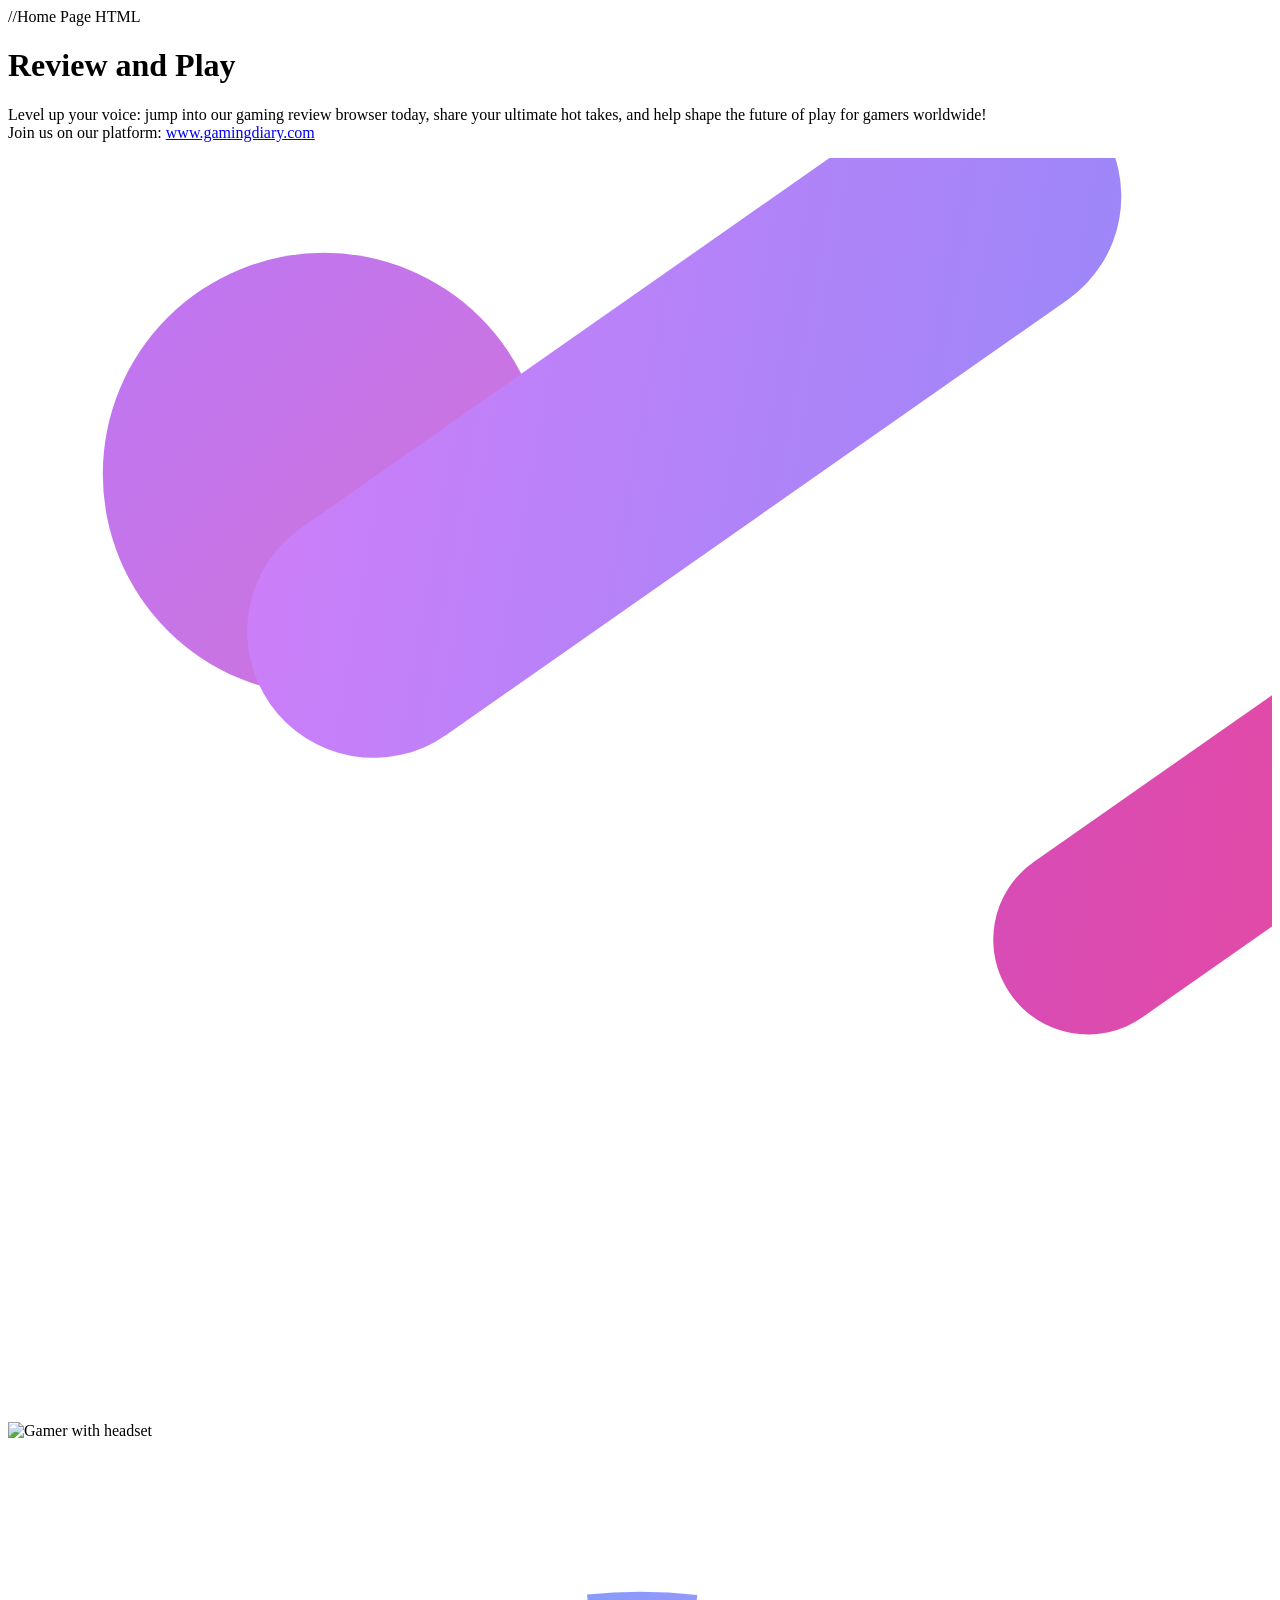
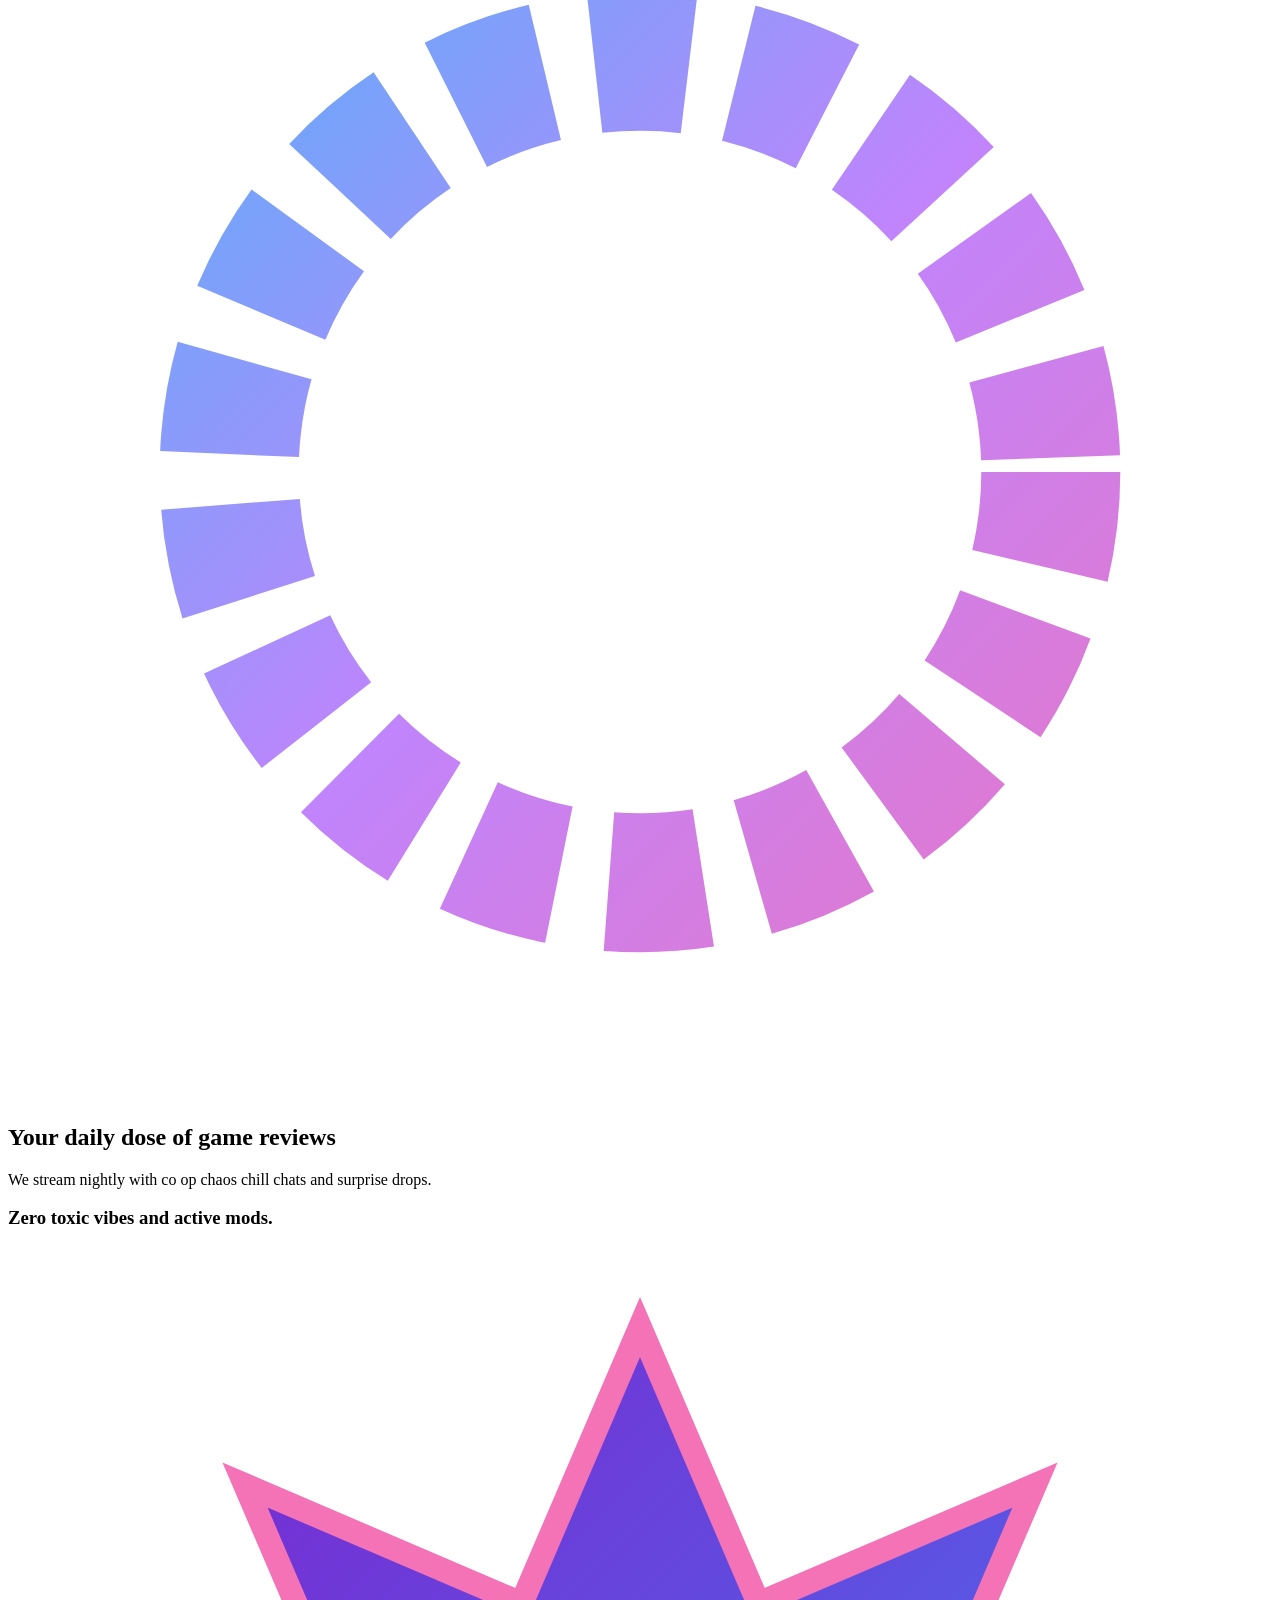
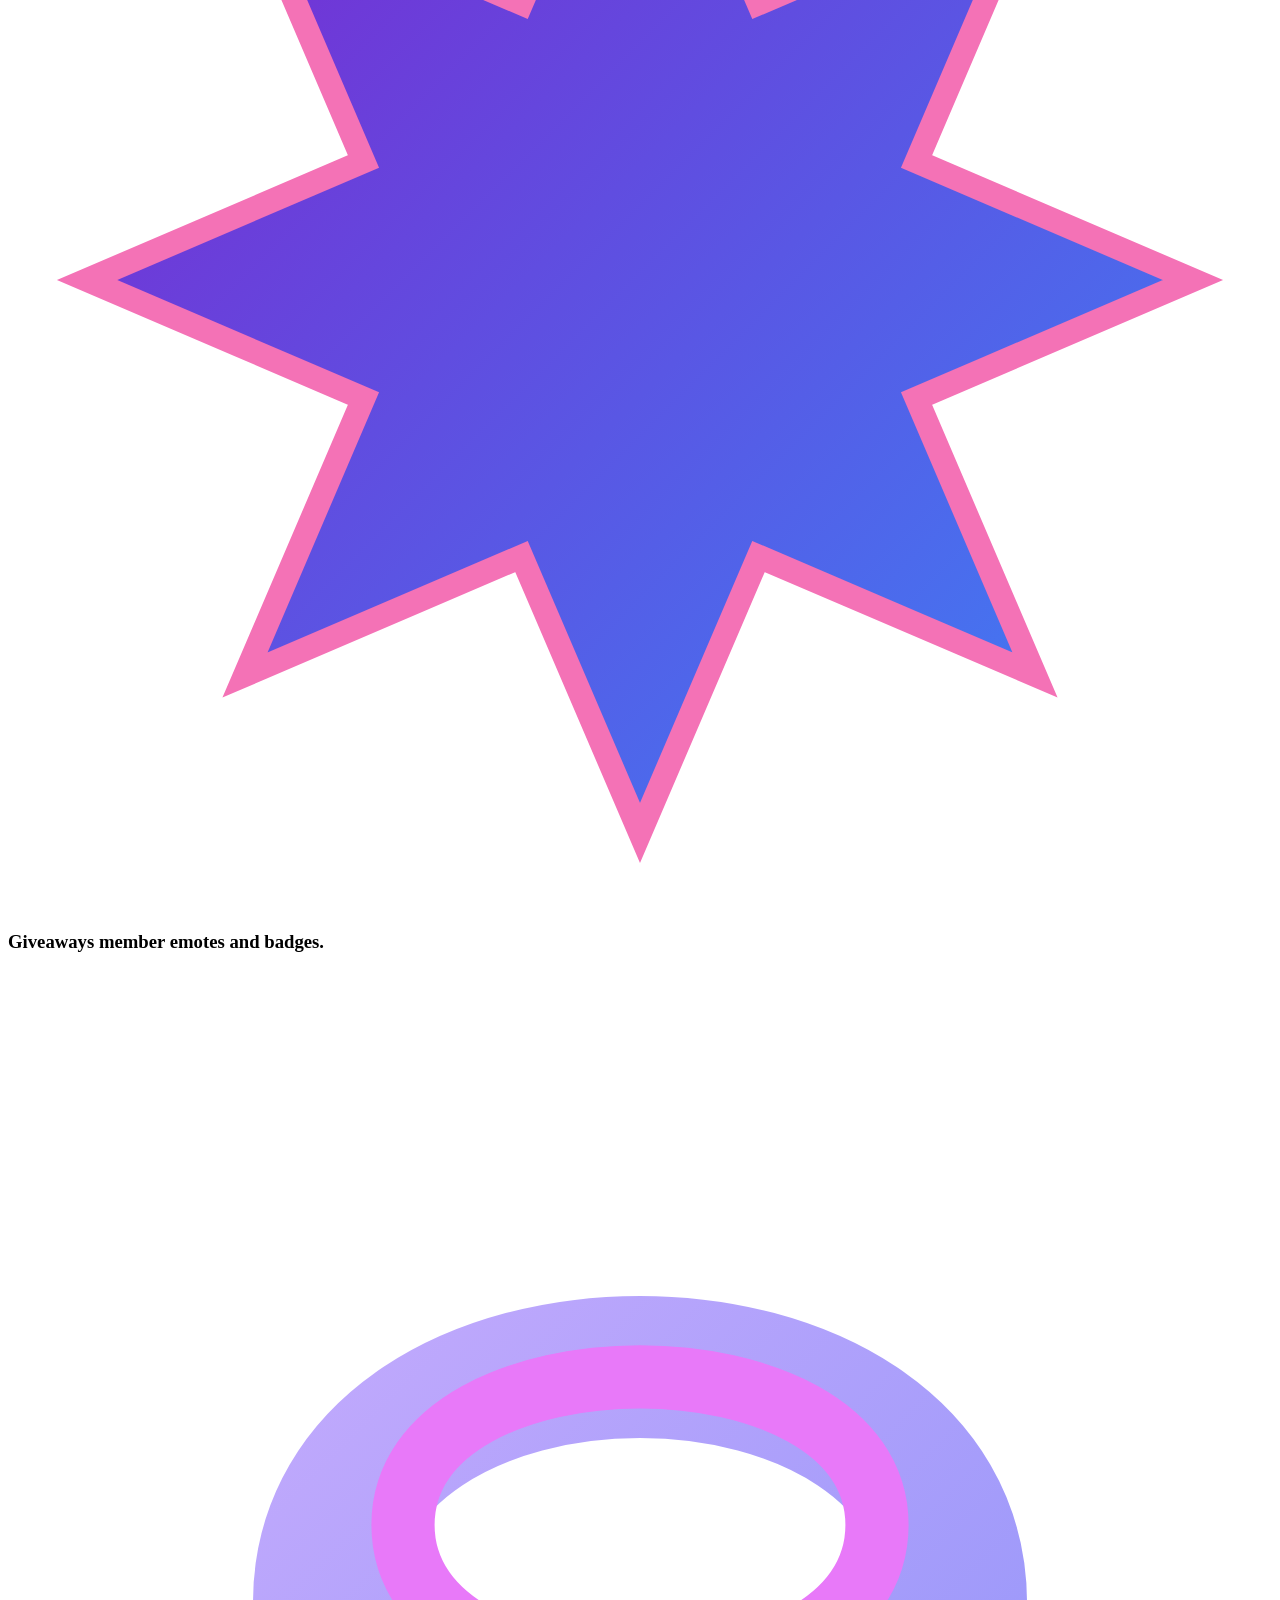
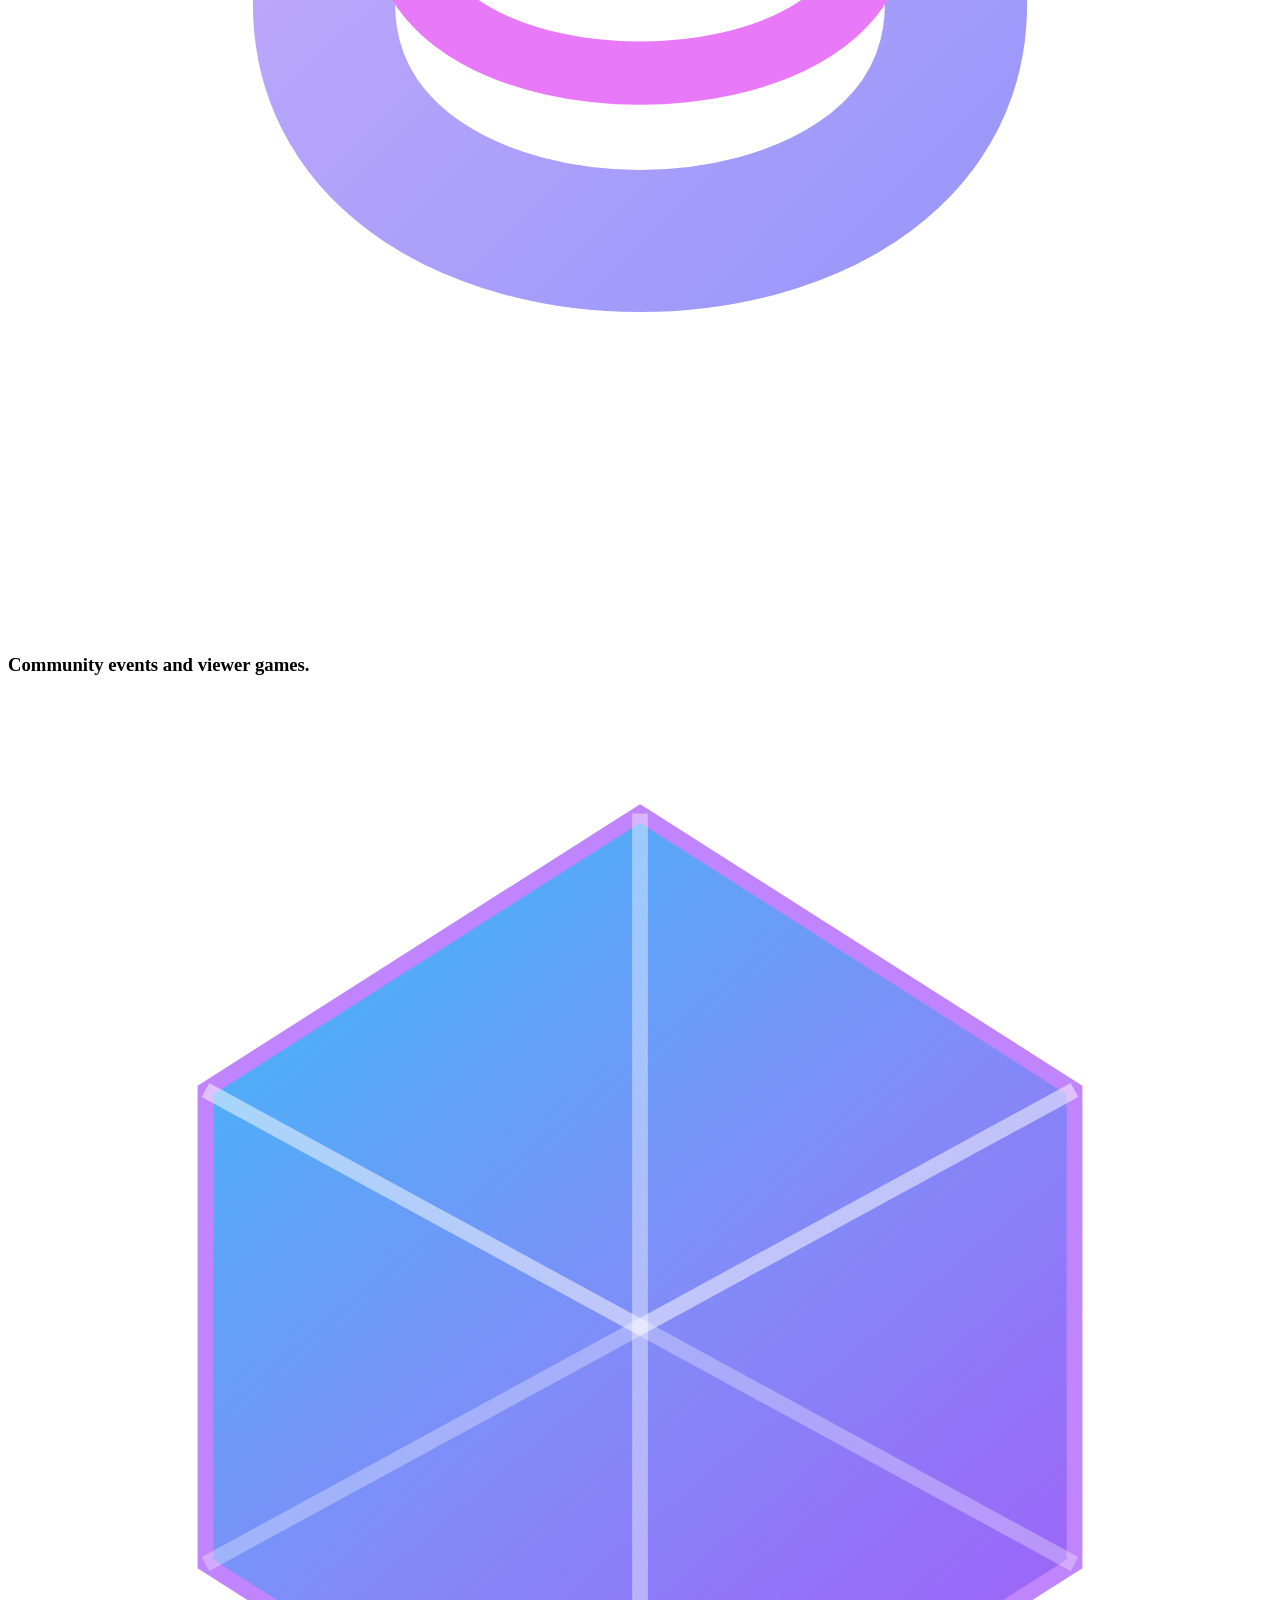
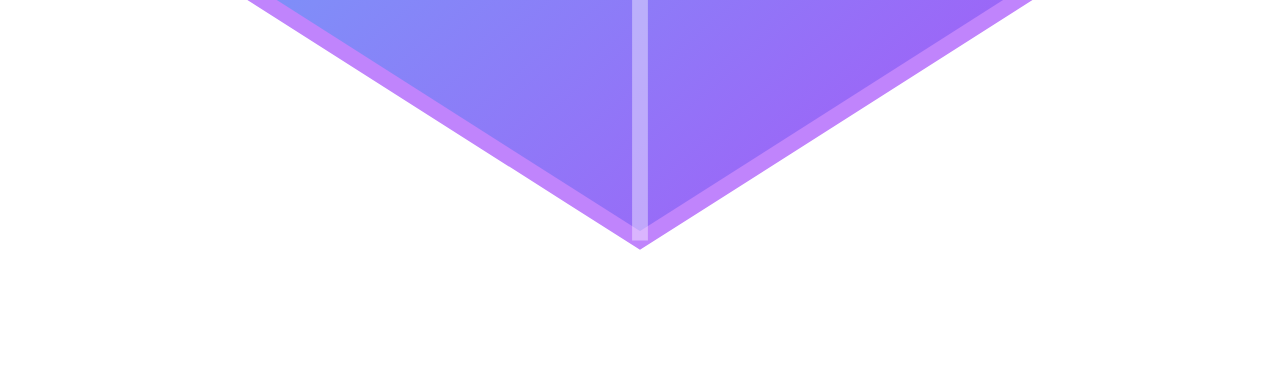
==== index.html @ 9dead7c1 "Create index.html for gaming diary home page This HTML file serves as the home page for the 'Review " ====
//Home Page HTML 
<!DOCTYPE html>
<html lang="en">
<head>
    <meta charset="UTF-8">
    <meta name="viewport" content="width=device-width, initial-scale=1.0">
    <title>Review and Play - Gaming Diary</title>
    <link rel="preconnect" href="https://fonts.googleapis.com">
    <link rel="preconnect" href="https://fonts.gstatic.com" crossorigin>
    <link href="https://fonts.googleapis.com/css2?family=Inter:wght@400;500;600;700&display=swap" rel="stylesheet">
    <link rel="stylesheet" href="style.css">
</head>
<body>

    <div class="page-wrapper">
        <!-- Hero Section -->
        <header class="hero-header">
            <h1 class="main-title">Review and Play</h1>
            <p class="hero-description">
                Level up your voice: jump into our gaming review browser today, share your ultimate hot takes, and help shape the future of play for gamers worldwide!<br>
                <span>Join us on our platform: <a href="https://www.gamingdiary.com" target="_blank" class="link-highlight">www.gamingdiary.com</a></span>
            </p>
        </header>

        <!-- Top Gallery Row -->
        <section class="gallery-grid">
            <div class="card gallery-card">
                <svg class="abstract-svg" viewBox="0 0 200 200" fill="none" xmlns="http://www.w3.org/2000/svg">
                    <circle cx="50" cy="50" r="35" fill="url(#grad1)" opacity="0.8"/>
                    <rect x="30" y="70" width="160" height="40" rx="20" transform="rotate(-35 30 70)" fill="url(#grad2)"/>
                    <rect x="150" y="120" width="100" height="30" rx="15" transform="rotate(-35 150 120)" fill="url(#grad1)"/>
                    <defs>
                        <linearGradient id="grad1" x1="0" y1="0" x2="200" y2="200" gradientUnits="userSpaceOnUse">
                            <stop stop-color="#a855f7"/>
                            <stop offset="1" stop-color="#ec4899"/>
                        </linearGradient>
                        <linearGradient id="grad2" x1="0" y1="0" x2="200" y2="200" gradientUnits="userSpaceOnUse">
                            <stop stop-color="#e879f9"/>
                            <stop offset="1" stop-color="#818cf8"/>
                        </linearGradient>
                    </defs>
                </svg>
            </div>

            <div class="card gallery-card center-media">
                <img src="https://images.unsplash.com/photo-1542751371-adc38448a05e?auto=format&fit=crop&w=800&q=80" alt="Gamer with headset" class="hero-img">
            </div>

            <div class="card gallery-card">
                <svg class="abstract-svg" viewBox="0 0 200 200" fill="none" xmlns="http://www.w3.org/2000/svg">
                    <circle cx="100" cy="100" r="65" stroke="url(#torusGrad)" stroke-width="22" stroke-dasharray="15 8"/>
                    <defs>
                        <linearGradient id="torusGrad" x1="0" y1="0" x2="200" y2="200" gradientUnits="userSpaceOnUse">
                            <stop stop-color="#38bdf8"/>
                            <stop offset="0.5" stop-color="#c084fc"/>
                            <stop offset="1" stop-color="#f472b6"/>
                        </linearGradient>
                    </defs>
                </svg>
            </div>
        </section>

        <!-- Banner Text Section -->
        <section class="banner-section">
            <h2 class="banner-title">Your daily dose of game reviews</h2>
            <p class="banner-subtext">We stream nightly with co op chaos chill chats and surprise drops.</p>
        </section>

        <!-- Bottom Feature Cards Grid -->
        <section class="features-grid">
            <!-- Card 1 -->
            <div class="card feature-card">
                <h3 class="feature-text">Zero toxic vibes and active mods.</h3>
                <div class="icon-container">
                    <svg viewBox="0 0 160 160" fill="none" class="feature-icon" xmlns="http://www.w3.org/2000/svg">
                        <path d="M80 10 L95 45 L130 30 L115 65 L150 80 L115 95 L130 130 L95 115 L80 150 L65 115 L30 130 L45 95 L10 80 L45 65 L30 30 L65 45 Z" fill="url(#starGrad)" stroke="#f472b6" stroke-width="3"/>
                        <defs>
                            <linearGradient id="starGrad" x1="10" y1="10" x2="150" y2="150" gradientUnits="userSpaceOnUse">
                                <stop stop-color="#7e22ce"/>
                                <stop offset="1" stop-color="#3b82f6"/>
                            </linearGradient>
                        </defs>
                    </svg>
                </div>
            </div>

            <!-- Card 2 -->
            <div class="card feature-card">
                <h3 class="feature-text">Giveaways member emotes and badges.</h3>
                <div class="icon-container">
                    <svg viewBox="0 0 160 160" fill="none" class="feature-icon" xmlns="http://www.w3.org/2000/svg">
                        <path d="M40 80 C 40 40, 120 40, 120 80 C 120 120, 40 120, 40 80 Z" stroke="url(#coilGrad)" stroke-width="18" fill="none"/>
                        <path d="M50 70 C 50 45, 110 45, 110 70 C 110 95, 50 95, 50 70 Z" stroke="#e879f9" stroke-width="8" fill="none"/>
                        <defs>
                            <linearGradient id="coilGrad" x1="0" y1="0" x2="160" y2="160" gradientUnits="userSpaceOnUse">
                                <stop stop-color="#d8b4fe"/>
                                <stop offset="1" stop-color="#818cf8"/>
                            </linearGradient>
                        </defs>
                    </svg>
                </div>
            </div>

            <!-- Card 3 -->
            <div class="card feature-card">
                <h3 class="feature-text">Community events and viewer games.</h3>
                <div class="icon-container">
                    <svg viewBox="0 0 160 160" fill="none" class="feature-icon" xmlns="http://www.w3.org/2000/svg">
                        <polygon points="80,15 135,50 135,110 80,145 25,110 25,50" fill="url(#gemGrad)" stroke="#c084fc" stroke-width="2"/>
                        <polyline points="80,15 80,145" stroke="#ffffff" stroke-opacity="0.4" stroke-width="2"/>
                        <polyline points="25,50 80,80 135,50" stroke="#ffffff" stroke-opacity="0.5" stroke-width="2"/>
                        <polyline points="25,110 80,80 135,110" stroke="#ffffff" stroke-opacity="0.3" stroke-width="2"/>
                        <defs>
                            <linearGradient id="gemGrad" x1="25" y1="15" x2="135" y2="145" gradientUnits="userSpaceOnUse">
                                <stop stop-color="#38bdf8"/>
                                <stop offset="0.5" stop-color="#818cf8"/>
                                <stop offset="1" stop-color="#a855f7"/>
                            </linearGradient>
                        </defs>
                    </svg>
                </div>
            </div>
        </section>
    </div>

</body>
</html>
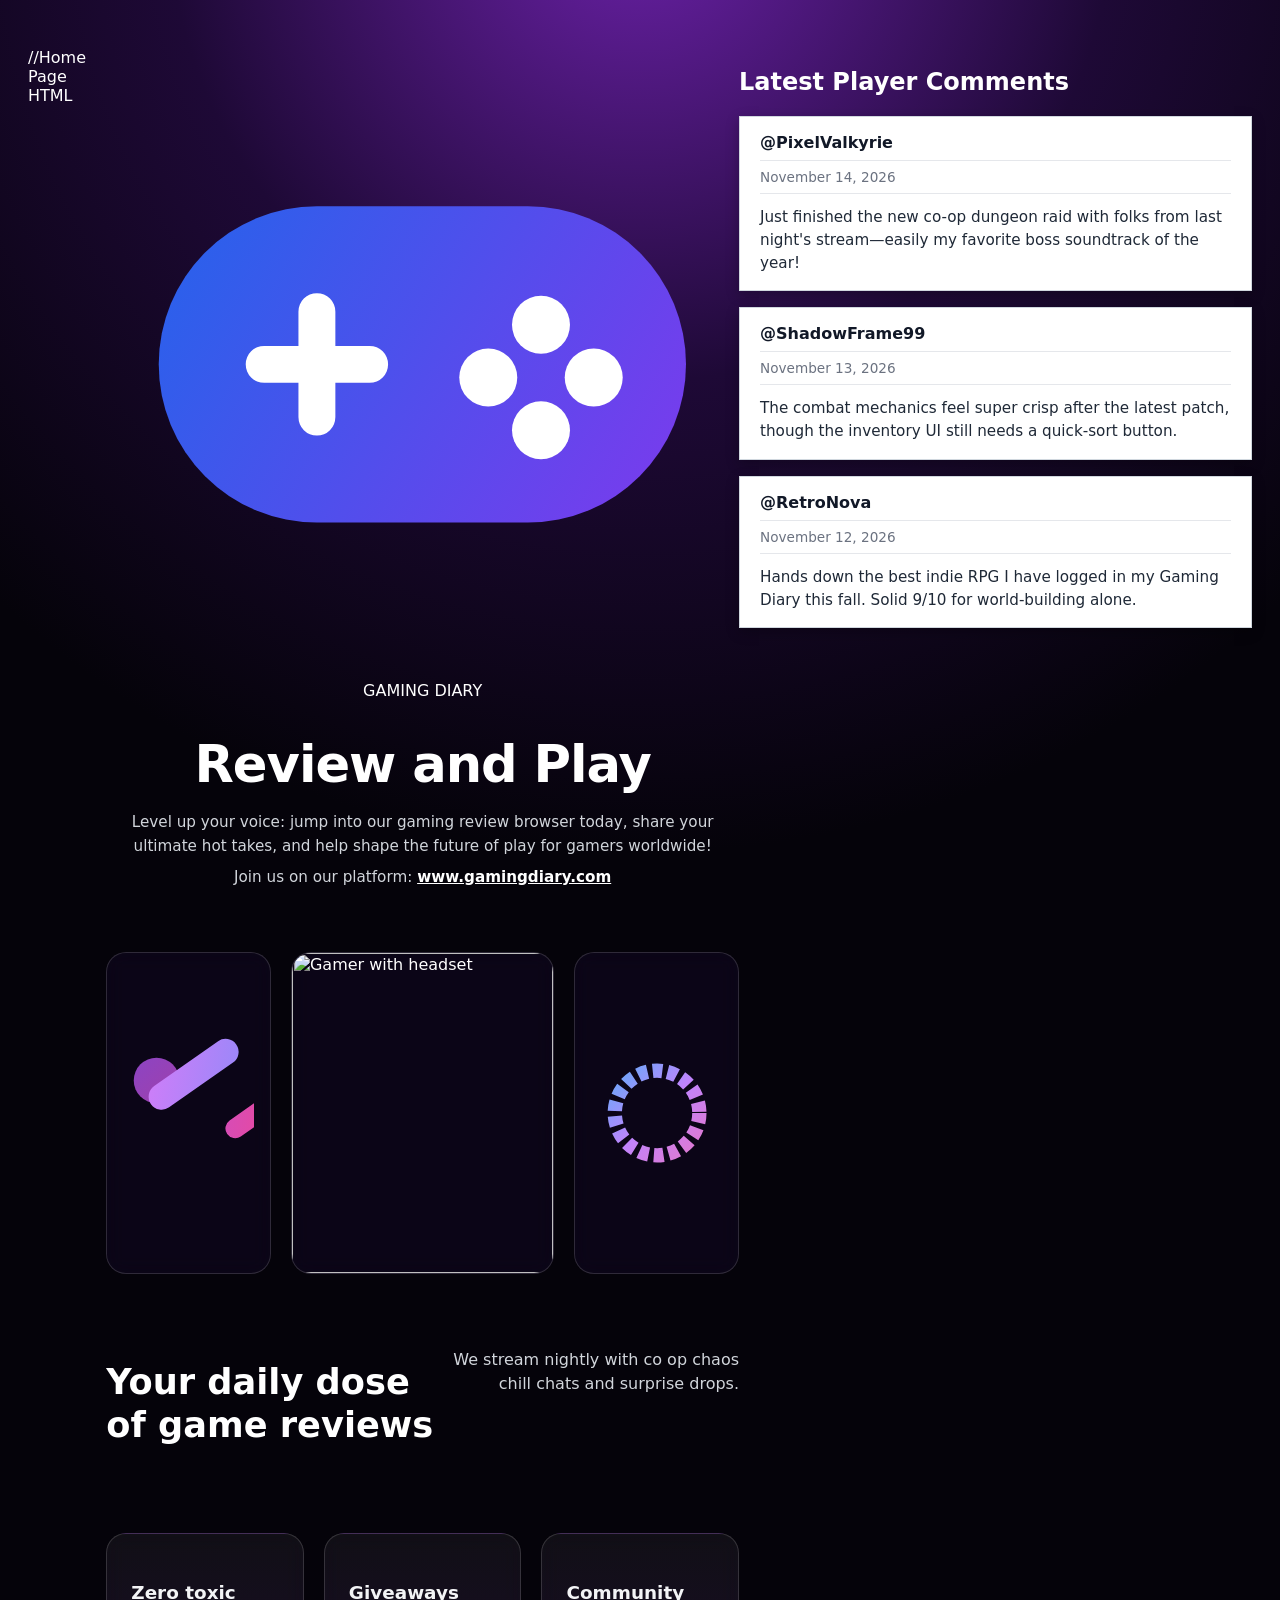
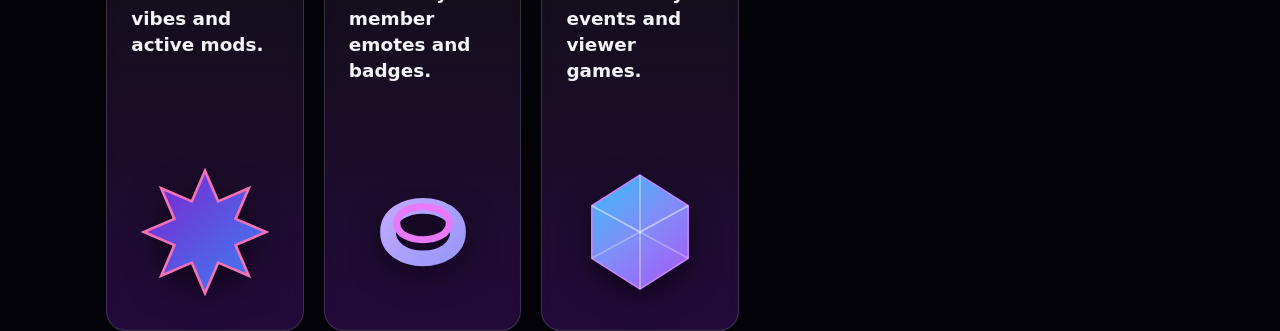
==== commit eddb2683: "Update style.css with light blue background, top logo, and white comment cards" ====
--- a/index.html
+++ b/index.html
@@ -13,9 +13,33 @@
 <body>
 
     <div class="page-wrapper">
-        <!-- Hero Section -->
+       <!-- Hero Section with Logo -->
         <header class="hero-header">
-            <h1 class="main-title">Review and Play</h1>
+            <div class="site-logo">
+                <div class="logo-icon-box" aria-hidden="true">
+                    <svg viewBox="0 0 48 48" fill="none" xmlns="http://www.w3.org/2000/svg" class="logo-svg">
+                        <rect x="4" y="12" width="40" height="24" rx="12" fill="url(#logoGrad)"/>
+                        <!-- D-Pad -->
+                        <path d="M16 20V28M12 24H20" stroke="#ffffff" stroke-width="2.8" stroke-linecap="round"/>
+                        <!-- Action Buttons -->
+                        <circle cx="33" cy="21" r="2.2" fill="#ffffff"/>
+                        <circle cx="37" cy="25" r="2.2" fill="#ffffff"/>
+                        <circle cx="29" cy="25" r="2.2" fill="#ffffff"/>
+                        <circle cx="33" cy="29" r="2.2" fill="#ffffff"/>
+                        <defs>
+                            <linearGradient id="logoGrad" x1="4" y1="12" x2="44" y2="36" gradientUnits="userSpaceOnUse">
+                                <stop stop-color="#2563eb"/>
+                                <stop offset="1" stop-color="#7c3aed"/>
+                            </linearGradient>
+                        </defs>
+                    </svg>
+                </div>
+                <div class="logo-text-group">
+                    <span class="logo-kicker">GAMING DIARY</span>
+                    <h1 class="main-title">Review and Play</h1>
+                </div>
+            </div>
+
             <p class="hero-description">
                 Level up your voice: jump into our gaming review browser today, share your ultimate hot takes, and help shape the future of play for gamers worldwide!<br>
                 <span>Join us on our platform: <a href="https://www.gamingdiary.com" target="_blank" class="link-highlight">www.gamingdiary.com</a></span>
@@ -120,6 +144,40 @@
                     </svg>
                 </div>
             </div>
+        </div>
+    </section>
+    <!-- Community Comments Section -->
+        <section class="comments-section">
+            <h2 class="comments-heading">Latest Player Comments</h2>
+
+            <div class="comments-list">
+                <!-- Comment 1 -->
+                <div class="comment-card">
+                    <div class="comment-username">@PixelValkyrie</div>
+                    <div class="comment-date">November 14, 2026</div>
+                    <div class="comment-body">
+                        Just finished the new co-op dungeon raid with folks from last night's stream—easily my favorite boss soundtrack of the year!
+                    </div>
+                </div>
+
+                <!-- Comment 2 -->
+                <div class="comment-card">
+                    <div class="comment-username">@ShadowFrame99</div>
+                    <div class="comment-date">November 13, 2026</div>
+                    <div class="comment-body">
+                        The combat mechanics feel super crisp after the latest patch, though the inventory UI still needs a quick-sort button.
+                    </div>
+                </div>
+
+                <!-- Comment 3 -->
+                <div class="comment-card">
+                    <div class="comment-username">@RetroNova</div>
+                    <div class="comment-date">November 12, 2026</div>
+                    <div class="comment-body">
+                        Hands down the best indie RPG I have logged in my Gaming Diary this fall. Solid 9/10 for world-building alone.
+                    </div>
+                </div>
+            </div>
         </section>
     </div>
 
--- a/style.css
+++ b/style.css
@@ -0,0 +1,246 @@
+//Home Page CSS 
+/* Reset and Base Styles */
+* {
+    box-sizing: border-box;
+    margin: 0;
+    padding: 0;
+}
+
+body {
+    font-family: 'Inter', system-ui, -apple-system, sans-serif;
+    background-color: #05030a;
+    background-image: 
+        radial-gradient(circle at 50% -10%, #6b21a8 0%, #1e0936 40%, #05030a 80%);
+    background-attachment: fixed;
+    color: #ffffff;
+    min-height: 100vh;
+    display: flex;
+    justify-content: center;
+    padding: 40px 20px;
+}
+
+.page-wrapper {
+    max-width: 1100px;
+    width: 100%;
+    display: flex;
+    flex-direction: column;
+    gap: 48px;
+}
+
+/* Header Section */
+.hero-header {
+    text-align: center;
+    max-width: 720px;
+    margin: 0 auto;
+}
+
+.main-title {
+    font-size: 3.2rem;
+    font-weight: 700;
+    letter-spacing: -0.02em;
+    margin-bottom: 16px;
+}
+
+.hero-description {
+    font-size: 0.95rem;
+    line-height: 1.6;
+    color: #d1d5db;
+}
+
+.hero-description span {
+    display: inline-block;
+    margin-top: 6px;
+}
+
+.link-highlight {
+    color: #ffffff;
+    font-weight: 600;
+    text-decoration: underline;
+}
+
+/* Card Styling */
+.card {
+    background: linear-gradient(180deg, rgba(255, 255, 255, 0.05) 0%, rgba(126, 34, 206, 0.25) 100%);
+    border: 1px solid rgba(255, 255, 255, 0.15);
+    border-radius: 20px;
+    overflow: hidden;
+    backdrop-filter: blur(10px);
+    transition: transform 0.3s ease, border-color 0.3s ease;
+}
+
+.card:hover {
+    transform: translateY(-4px);
+    border-color: rgba(192, 132, 252, 0.4);
+}
+
+/* Top Gallery Section */
+.gallery-grid {
+    display: grid;
+    grid-template-columns: 1fr 1.6fr 1fr;
+    gap: 20px;
+    align-items: center;
+}
+
+.gallery-card {
+    height: 320px;
+    display: flex;
+    align-items: center;
+    justify-content: center;
+    background: rgba(15, 7, 32, 0.6);
+}
+
+.center-media {
+    padding: 0;
+}
+
+.hero-img {
+    width: 100%;
+    height: 100%;
+    object-fit: cover;
+}
+
+.abstract-svg {
+    width: 80%;
+    height: 80%;
+}
+
+/* Banner Intro Section */
+.banner-section {
+    display: flex;
+    justify-content: space-between;
+    align-items: flex-start;
+    padding: 10px 0;
+}
+
+.banner-title {
+    font-size: 2.2rem;
+    font-weight: 700;
+    max-width: 450px;
+    line-height: 1.2;
+}
+
+.banner-subtext {
+    font-size: 1rem;
+    color: #d1d5db;
+    max-width: 380px;
+    line-height: 1.5;
+    text-align: right;
+}
+
+/* Features Section */
+.features-grid {
+    display: grid;
+    grid-template-columns: repeat(3, 1fr);
+    gap: 20px;
+}
+
+.feature-card {
+    padding: 28px 24px;
+    height: 340px;
+    display: flex;
+    flex-direction: column;
+    justify-content: space-between;
+}
+
+.feature-text {
+    font-size: 1.15rem;
+    font-weight: 600;
+    line-height: 1.4;
+    color: #f3f4f6;
+    max-width: 220px;
+}
+
+.icon-container {
+    display: flex;
+    justify-content: center;
+    align-items: center;
+    margin-top: auto;
+}
+
+.feature-icon {
+    width: 140px;
+    height: 140px;
+    filter: drop-shadow(0 10px 15px rgba(0, 0, 0, 0.5));
+}
+
+/* Community Comments Section */
+.comments-section {
+    font-family: 'Inter', system-ui, -apple-system, sans-serif;
+}
+
+.comments-heading {
+    font-size: 1.5rem;
+    font-weight: 700;
+    color: #ffffff;
+    margin-bottom: 20px;
+}
+
+.comments-list {
+    display: flex;
+    flex-direction: column;
+    gap: 16px;
+}
+
+.comment-card {
+    background-color: #ffffff;
+    border: 1px solid #d0d7de;
+    border-radius: 0px; /* Sharp square corners */
+    padding: 16px 20px;
+    box-shadow: 0 4px 12px rgba(0, 0, 0, 0.25);
+}
+
+.comment-username {
+    font-weight: 600;
+    font-size: 1rem;
+    color: #111827;
+    padding-bottom: 8px;
+    border-bottom: 1px solid #e5e7eb;
+}
+
+.comment-date {
+    font-size: 0.85rem;
+    color: #6b7280;
+    padding: 8px 0;
+    border-bottom: 1px solid #e5e7eb;
+}
+
+.comment-body {
+    font-size: 0.95rem;
+    color: #1f2937;
+    padding-top: 12px;
+    line-height: 1.5;
+}
+
+/* Responsive Styles */
+@media (max-width: 868px) {
+    .gallery-grid {
+        grid-template-columns: 1fr;
+    }
+
+    .banner-section {
+        flex-direction: column;
+        gap: 16px;
+    }
+
+    .banner-subtext {
+        text-align: left;
+    }
+
+    .features-grid {
+        grid-template-columns: 1fr;
+    }
+    .site-logo {
+        flex-direction: column;
+        text-align: center;
+        padding: 16px 20px;
+    }
+
+    .logo-text-group {
+        align-items: center;
+        text-align: center;
+    }
+
+    .main-title {
+        font-size: 2.4rem;
+    }
+}
